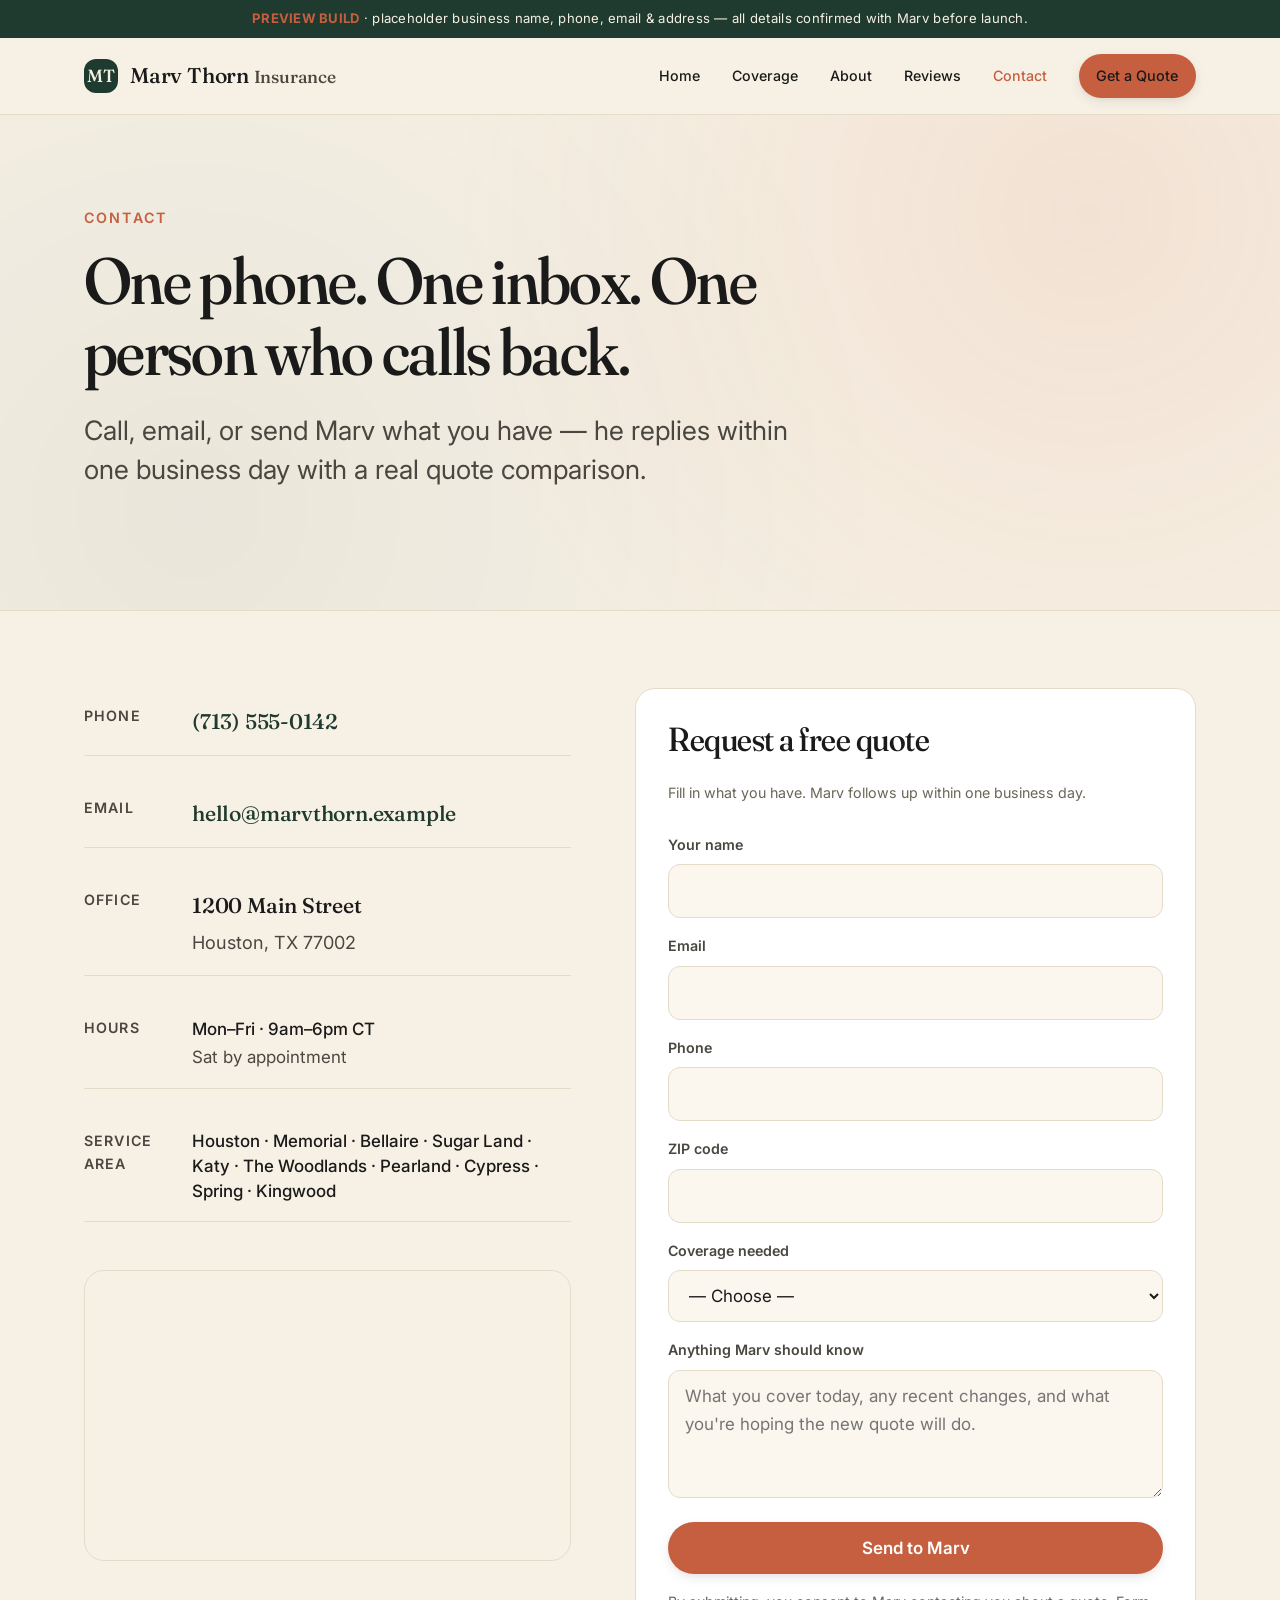
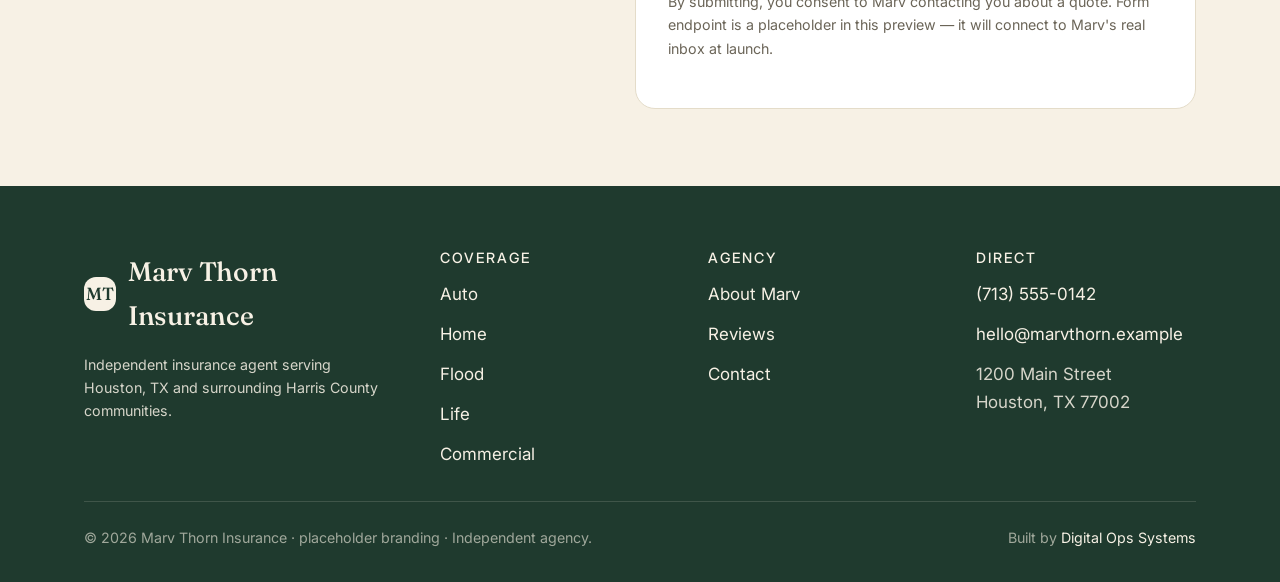
==== contact.html @ a61f02ff "Initial preview build — Website Design Standard v2 Marv Thorn Insurance preview site. Placeholder br" ====
<!doctype html>
<html lang="en">
<head>
<meta charset="utf-8">
<meta name="viewport" content="width=device-width, initial-scale=1, viewport-fit=cover">
<title>Contact Marv Thorn Insurance | Houston, TX — Get a Free Quote</title>
<meta name="description" content="Call, email, or request a free quote from Marv Thorn Insurance in Houston, TX. Same-day response on most quotes. Independent agent, plain-English answers.">
<meta name="theme-color" content="#1F3A2E">
<link rel="canonical" href="https://l3escott.github.io/marv-thorn-preview/contact.html">

<meta property="og:type" content="website">
<meta property="og:title" content="Contact — Marv Thorn Insurance, Houston TX">
<meta property="og:description" content="Call, email, or request a free quote. Independent, Houston-local.">
<meta property="og:url" content="https://l3escott.github.io/marv-thorn-preview/contact.html">
<meta name="twitter:card" content="summary_large_image">

<link rel="preconnect" href="https://fonts.googleapis.com">
<link rel="preconnect" href="https://fonts.gstatic.com" crossorigin>
<link href="https://fonts.googleapis.com/css2?family=Fraunces:opsz,wght@9..144,400;9..144,500;9..144,600&family=Inter:wght@400;500;600;700&display=swap" rel="stylesheet">
<link rel="stylesheet" href="assets/css/tokens.css">
<link rel="stylesheet" href="assets/css/components.css">
<link rel="icon" href="assets/img/logo-mark.svg" type="image/svg+xml">

<script type="application/ld+json">
{"@context":"https://schema.org","@type":"ContactPage","name":"Contact Marv Thorn Insurance","url":"https://l3escott.github.io/marv-thorn-preview/contact.html","about":{"@type":"InsuranceAgency","name":"Marv Thorn Insurance","telephone":"+1-713-555-0142","email":"hello@marvthorn.example","address":{"@type":"PostalAddress","streetAddress":"1200 Main Street","addressLocality":"Houston","addressRegion":"TX","postalCode":"77002","addressCountry":"US"}}}
</script>
</head>
<body>
<a href="#main" class="skip-link">Skip to main content</a>
<div style="background:#1F3A2E;color:#F7F1E5;text-align:center;padding:.5rem 1rem;font-size:.82rem;letter-spacing:.02em;"><strong style="color:#C55F3F">PREVIEW BUILD</strong> · placeholder business name, phone, email &amp; address — all details confirmed with Marv before launch.</div>

<header class="site-header">
  <div class="container">
    <a class="brand" href="index.html" aria-label="Marv Thorn Insurance — Home"><span class="brand-mark">MT</span><span>Marv Thorn <em style="font-style:normal;color:var(--muted-strong);font-size:0.82em;">Insurance</em></span></a>
    <button class="nav-toggle" aria-label="Toggle menu" aria-expanded="false" aria-controls="primary-nav"><span></span></button>
    <nav class="nav" id="primary-nav" aria-label="Primary">
      <a href="index.html">Home</a>
      <a href="services.html">Coverage</a>
      <a href="about.html">About</a>
      <a href="testimonials.html">Reviews</a>
      <a href="contact.html" aria-current="page">Contact</a>
      <a class="btn btn-primary" href="#quote" style="min-height:44px;padding:.55rem 1.1rem;font-size:.9rem;">Get a Quote</a>
    </nav>
  </div>
</header>

<main id="main">

<section class="hero" style="padding-block:clamp(4rem,7vw,6rem);">
  <div class="container">
    <p class="eyebrow">Contact</p>
    <h1 style="font-size:var(--step-6);max-width:20ch;">One phone. One inbox. One person who calls back.</h1>
    <p class="lede">Call, email, or send Marv what you have — he replies within one business day with a real quote comparison.</p>
  </div>
</section>

<section class="section" id="quote">
  <div class="container">
    <div class="contact-grid">
      <div class="contact-block reveal">
        <div class="contact-item"><span class="label">Phone</span><a class="value" href="tel:+17135550142">(713) 555-0142</a></div>
        <div class="contact-item"><span class="label">Email</span><a class="value" href="mailto:hello@marvthorn.example">hello@marvthorn.example</a></div>
        <div class="contact-item"><span class="label">Office</span><span class="value">1200 Main Street<br><span style="font-size:.85em;color:var(--muted-strong);font-family:var(--font-body);font-weight:400;letter-spacing:0;">Houston, TX 77002</span></span></div>
        <div class="contact-item"><span class="label">Hours</span><span class="value" style="font-size:var(--step-0);font-family:var(--font-body);font-weight:500;letter-spacing:0;">Mon–Fri · 9am–6pm CT<br><span style="color:var(--muted-strong);font-weight:400;">Sat by appointment</span></span></div>
        <div class="contact-item"><span class="label">Service area</span><span class="value" style="font-size:var(--step-0);font-family:var(--font-body);font-weight:500;letter-spacing:0;line-height:1.5;">Houston · Memorial · Bellaire · Sugar Land · Katy · The Woodlands · Pearland · Cypress · Spring · Kingwood</span></div>

        <div style="margin-top:var(--sp-5);border-radius:var(--radius-lg);overflow:hidden;border:1px solid var(--hairline);">
          <iframe title="Map — Houston, TX office area" src="https://www.openstreetmap.org/export/embed.html?bbox=-95.398%2C29.749%2C-95.343%2C29.775&amp;layer=mapnik" style="border:0;width:100%;height:280px;" loading="lazy"></iframe>
        </div>
      </div>

      <form class="lead reveal" action="https://formspree.io/f/PLACEHOLDER" method="POST" aria-labelledby="quote-heading">
        <h2 id="quote-heading" style="font-size:var(--step-3);margin:0 0 var(--sp-2);">Request a free quote</h2>
        <p class="form-note" style="margin:0 0 var(--sp-3);">Fill in what you have. Marv follows up within one business day.</p>
        <div class="field"><label for="name">Your name</label><input id="name" name="name" type="text" autocomplete="name" required></div>
        <div class="field"><label for="email">Email</label><input id="email" name="email" type="email" autocomplete="email" required></div>
        <div class="field"><label for="phone">Phone</label><input id="phone" name="phone" type="tel" autocomplete="tel"></div>
        <div class="field"><label for="zip">ZIP code</label><input id="zip" name="zip" type="text" inputmode="numeric" pattern="[0-9]{5}" autocomplete="postal-code"></div>
        <div class="field">
          <label for="line">Coverage needed</label>
          <select id="line" name="line" required>
            <option value="">— Choose —</option>
            <option>Auto</option>
            <option>Home</option>
            <option>Flood</option>
            <option>Life</option>
            <option>Commercial / Business</option>
            <option>Bundle / multi-line</option>
            <option>Other</option>
          </select>
        </div>
        <div class="field"><label for="msg">Anything Marv should know</label><textarea id="msg" name="message" placeholder="What you cover today, any recent changes, and what you're hoping the new quote will do."></textarea></div>
        <button class="btn btn-primary" type="submit" style="margin-top:var(--sp-2);">Send to Marv</button>
        <p class="form-note">By submitting, you consent to Marv contacting you about a quote. Form endpoint is a placeholder in this preview — it will connect to Marv's real inbox at launch.</p>
      </form>
    </div>
  </div>
</section>

</main>

<footer class="site-footer">
  <div class="container">
    <div class="footer-grid">
      <div><div class="footer-brand"><span class="brand-mark">MT</span><span>Marv Thorn Insurance</span></div><p>Independent insurance agent serving Houston, TX and surrounding Harris County communities.</p></div>
      <div><h4>Coverage</h4><ul><li><a href="auto-insurance.html">Auto</a></li><li><a href="home-insurance.html">Home</a></li><li><a href="flood-insurance.html">Flood</a></li><li><a href="life-insurance.html">Life</a></li><li><a href="commercial-insurance.html">Commercial</a></li></ul></div>
      <div><h4>Agency</h4><ul><li><a href="about.html">About Marv</a></li><li><a href="testimonials.html">Reviews</a></li><li><a href="contact.html">Contact</a></li></ul></div>
      <div><h4>Direct</h4><ul><li><a href="tel:+17135550142">(713) 555-0142</a></li><li><a href="mailto:hello@marvthorn.example">hello@marvthorn.example</a></li><li>1200 Main Street<br>Houston, TX 77002</li></ul></div>
    </div>
    <div class="footer-bottom"><span>© <span id="yr">2026</span> Marv Thorn Insurance · placeholder branding · Independent agency.</span><span>Built by <a href="https://digitalopsystems.com">Digital Ops Systems</a></span></div>
  </div>
</footer>
<script>document.getElementById('yr').textContent=new Date().getFullYear();</script>
<script defer src="assets/js/site.js"></script>
</body>
</html>
---- assets/css/tokens.css ----
/*
 * DOPS Design Kit — CLIENT SKIN LAYER
 * -----------------------------------------------------------------------------
 * This is the ONLY file that changes per client. components.css consumes these
 * variables. Swap this file to reskin the entire kit for a new business.
 *
 * Client: Marv Thorn Insurance (Houston, TX) — independent agent
 * Feel:   Warm · local · editorial · human · grounded (NOT corporate blue)
 * Voice:  Your neighbor who knows insurance — not a call-center.
 */

:root {
  /* ---------- Brand color palette ---------- */
  /* Deep forest green: grounded, Southern, trustworthy — not the corporate
     Progressive/Geico blue every big carrier uses. */
  --brand-primary:        #1F3A2E;
  --brand-primary-hover:  #163024;
  --brand-primary-tint:   #2E5142;

  /* Terracotta: Houston brick, warm human accent, single-CTA color. */
  --brand-accent:         #C55F3F;
  --brand-accent-hover:   #A94B2E;

  /* Warm cream — never stark white. Approachable, editorial. */
  --brand-cream:          #F7F1E5;
  --brand-cream-soft:     #FBF7EE;

  /* Ink + neutrals */
  --ink:                  #1A1A1A;
  --ink-soft:             #2C2A26;
  --muted:                #6B6558;
  --muted-strong:         #4A4740;
  --hairline:             #E4DCC9;

  /* Semantic */
  --bg:                   var(--brand-cream);
  --bg-alt:               #FFFFFF;
  --surface:              #FFFFFF;
  --text:                 var(--ink);
  --text-muted:           var(--muted);
  --link:                 var(--brand-primary);
  --link-hover:           var(--brand-accent);

  /* ---------- Typography ---------- */
  /* Fraunces = variable humanist serif, editorial warmth (distinct from the
     endless Inter/Poppins sans-only insurance sites).                          */
  --font-heading: 'Fraunces', 'Iowan Old Style', 'Georgia', serif;
  --font-body:    'Inter', -apple-system, BlinkMacSystemFont, 'Segoe UI', Roboto, sans-serif;

  /* Type scale — mobile-first, scales up via clamp() */
  --step--1: clamp(0.83rem, 0.80rem + 0.15vw, 0.89rem);
  --step-0:  clamp(1.00rem, 0.97rem + 0.15vw, 1.06rem);
  --step-1:  clamp(1.19rem, 1.13rem + 0.30vw, 1.33rem);
  --step-2:  clamp(1.41rem, 1.30rem + 0.55vw, 1.67rem);
  --step-3:  clamp(1.65rem, 1.48rem + 0.85vw, 2.09rem);
  --step-4:  clamp(1.95rem, 1.68rem + 1.35vw, 2.62rem);
  --step-5:  clamp(2.30rem, 1.85rem + 2.25vw, 3.28rem);
  --step-6:  clamp(2.72rem, 2.00rem + 3.60vw, 4.10rem);  /* hero H1 desktop hits ~66px */
  --step-7:  clamp(3.20rem, 2.05rem + 5.75vw, 5.12rem);  /* xl hero — over 72px */

  --leading-tight: 1.08;
  --leading-snug:  1.22;
  --leading-body:  1.65;

  /* ---------- Space & radii ---------- */
  --sp-1: 0.25rem;
  --sp-2: 0.5rem;
  --sp-3: 0.75rem;
  --sp-4: 1rem;
  --sp-5: 1.5rem;
  --sp-6: 2rem;
  --sp-7: 3rem;
  --sp-8: 4rem;
  --sp-9: 6rem;
  --sp-10: 8rem;

  --radius-sm: 6px;
  --radius-md: 12px;
  --radius-lg: 20px;
  --radius-pill: 999px;

  /* ---------- Shadows ---------- */
  --shadow-sm: 0 1px 2px rgba(26,26,26,0.06), 0 1px 3px rgba(26,26,26,0.04);
  --shadow-md: 0 4px 12px rgba(26,26,26,0.08), 0 2px 4px rgba(26,26,26,0.04);
  --shadow-lg: 0 12px 32px rgba(26,26,26,0.10), 0 4px 8px rgba(26,26,26,0.04);

  /* ---------- Motion ---------- */
  --ease: cubic-bezier(0.2, 0.7, 0.2, 1);
  --dur-fast: 160ms;
  --dur:      240ms;
}
---- assets/css/components.css ----
/*
 * DOPS Design Kit — SHARED COMPONENT LAYER
 * -----------------------------------------------------------------------------
 * This file does NOT change per client. It consumes tokens.css variables so
 * a new palette / type pairing reskins every component automatically.
 * Loaded AFTER tokens.css.
 */

/* ---------- Reset ---------- */
*, *::before, *::after { box-sizing: border-box; }
html { -webkit-text-size-adjust: 100%; scroll-behavior: smooth; }
body {
  margin: 0;
  font-family: var(--font-body);
  font-size: var(--step-0);
  line-height: var(--leading-body);
  color: var(--text);
  background: var(--bg);
  -webkit-font-smoothing: antialiased;
  text-rendering: optimizeLegibility;
}
img, svg, video { display: block; max-width: 100%; height: auto; }
a { color: var(--link); text-decoration: none; transition: color var(--dur-fast) var(--ease); }
a:hover, a:focus-visible { color: var(--link-hover); }
:focus-visible { outline: 3px solid var(--brand-accent); outline-offset: 3px; border-radius: 4px; }

/* ---------- Typography ---------- */
h1, h2, h3, h4 {
  font-family: var(--font-heading);
  font-weight: 500;
  line-height: var(--leading-tight);
  letter-spacing: -0.015em;
  margin: 0 0 var(--sp-4);
  color: var(--ink);
  font-variation-settings: "SOFT" 40, "opsz" 96;
}
h1 { font-size: var(--step-6); font-weight: 500; letter-spacing: -0.025em; }
h2 { font-size: var(--step-4); }
h3 { font-size: var(--step-2); font-weight: 500; }
h4 { font-size: var(--step-1); font-weight: 500; }
p  { margin: 0 0 var(--sp-4); max-width: 62ch; }
.lede { font-size: var(--step-1); color: var(--muted-strong); line-height: 1.45; max-width: 60ch; }
.eyebrow {
  display: inline-block;
  font-family: var(--font-body);
  font-size: var(--step--1);
  font-weight: 600;
  letter-spacing: 0.15em;
  text-transform: uppercase;
  color: var(--brand-accent);
  margin-bottom: var(--sp-4);
}

/* ---------- Layout primitives ---------- */
.container { width: 100%; max-width: 1160px; margin-inline: auto; padding-inline: var(--sp-5); }
.container-narrow { max-width: 780px; margin-inline: auto; padding-inline: var(--sp-5); }
.section { padding-block: clamp(var(--sp-8), 6vw, var(--sp-10)); }
.section-tight { padding-block: clamp(var(--sp-7), 4vw, var(--sp-8)); }
.bg-cream    { background: var(--brand-cream); }
.bg-white    { background: #ffffff; }
.bg-primary  { background: var(--brand-primary); color: var(--brand-cream); }
.bg-primary h2, .bg-primary h3 { color: var(--brand-cream); }
.bg-primary p  { color: rgba(247,241,229,0.85); }

/* ---------- Header + Nav ---------- */
.site-header {
  position: sticky; top: 0; z-index: 40;
  background: rgba(247,241,229,0.92);
  backdrop-filter: saturate(140%) blur(10px);
  -webkit-backdrop-filter: saturate(140%) blur(10px);
  border-bottom: 1px solid var(--hairline);
}
.site-header .container { display: flex; align-items: center; justify-content: space-between; padding-block: var(--sp-4); gap: var(--sp-5); }
.brand {
  display: flex; align-items: center; gap: var(--sp-3);
  font-family: var(--font-heading);
  font-size: var(--step-1);
  font-weight: 500;
  color: var(--ink);
  letter-spacing: -0.01em;
}
.brand-mark {
  width: 34px; height: 34px;
  display: grid; place-items: center;
  background: var(--brand-primary);
  color: var(--brand-cream);
  font-family: var(--font-heading);
  font-weight: 500;
  font-size: 1.1rem;
  border-radius: var(--radius-md);
  letter-spacing: 0;
}
.nav { display: flex; gap: var(--sp-6); align-items: center; }
.nav a { color: var(--ink); font-size: var(--step--1); font-weight: 500; }
.nav a[aria-current="page"] { color: var(--brand-accent); }
.nav-toggle { display: none; }

@media (max-width: 820px) {
  .nav-toggle {
    display: inline-flex;
    min-width: 44px; min-height: 44px;
    align-items: center; justify-content: center;
    background: transparent; border: 0; padding: 0;
    color: var(--ink);
    cursor: pointer;
  }
  .nav-toggle span { width: 22px; height: 2px; background: currentColor; position: relative; }
  .nav-toggle span::before, .nav-toggle span::after { content: ""; position: absolute; left: 0; right: 0; height: 2px; background: currentColor; }
  .nav-toggle span::before { top: -7px; }
  .nav-toggle span::after  { top: 7px; }
  .nav {
    display: none;
    position: absolute; inset: 100% 0 auto 0;
    flex-direction: column; align-items: stretch; gap: 0;
    padding: var(--sp-4);
    background: var(--brand-cream);
    border-bottom: 1px solid var(--hairline);
  }
  .nav a { padding: var(--sp-4); min-height: 44px; display: flex; align-items: center; border-bottom: 1px solid var(--hairline); }
  .nav a:last-child { border-bottom: 0; }
  .nav.open { display: flex; }
}

/* ---------- Buttons ---------- */
.btn {
  display: inline-flex;
  align-items: center; justify-content: center;
  gap: var(--sp-2);
  min-height: 52px;
  padding: var(--sp-3) var(--sp-6);
  border-radius: var(--radius-pill);
  font-family: var(--font-body);
  font-weight: 600;
  font-size: var(--step-0);
  text-decoration: none;
  transition: transform var(--dur-fast) var(--ease), background var(--dur-fast) var(--ease), color var(--dur-fast) var(--ease), box-shadow var(--dur-fast) var(--ease);
  cursor: pointer;
  border: 0;
}
.btn:focus-visible { outline-offset: 4px; }
.btn:active { transform: translateY(1px); }
.btn-primary {
  background: var(--brand-accent);
  color: #fff;
  box-shadow: var(--shadow-md);
}
.btn-primary:hover, .btn-primary:focus-visible { background: var(--brand-accent-hover); color: #fff; box-shadow: var(--shadow-lg); }
.btn-secondary {
  background: transparent;
  color: var(--brand-primary);
  border: 1.5px solid var(--brand-primary);
}
.btn-secondary:hover, .btn-secondary:focus-visible { background: var(--brand-primary); color: var(--brand-cream); }
.btn-ghost {
  background: transparent; color: var(--brand-cream);
  border: 1.5px solid rgba(247,241,229,0.5);
  min-height: 48px; padding: var(--sp-2) var(--sp-5);
}
.btn-ghost:hover { background: rgba(247,241,229,0.1); color: var(--brand-cream); border-color: var(--brand-cream); }

/* ---------- HERO ---------- */
.hero {
  padding-block: clamp(var(--sp-8), 8vw, var(--sp-10));
  background:
    radial-gradient(circle at 85% 20%, rgba(197,95,63,0.10), transparent 55%),
    radial-gradient(circle at 15% 80%, rgba(31,58,46,0.06), transparent 60%),
    var(--brand-cream);
  border-bottom: 1px solid var(--hairline);
}
.hero h1 {
  font-size: var(--step-7);
  max-width: 16ch;
  margin-bottom: var(--sp-5);
}
.hero .lede { max-width: 42ch; margin-bottom: var(--sp-6); font-size: var(--step-2); }
.hero-actions { display: flex; flex-wrap: wrap; gap: var(--sp-4); }
.hero-meta {
  margin-top: var(--sp-6);
  display: flex; flex-wrap: wrap; gap: var(--sp-5);
  font-size: var(--step--1);
  color: var(--muted-strong);
}
.hero-meta strong { color: var(--ink); font-weight: 600; }

/* ---------- Trust strip ---------- */
.trust-strip {
  padding-block: var(--sp-6);
  border-bottom: 1px solid var(--hairline);
  background: var(--bg-alt);
}
.trust-strip .container {
  display: grid; grid-template-columns: repeat(4, 1fr);
  gap: var(--sp-5); align-items: center;
}
.trust-item { display: flex; flex-direction: column; gap: var(--sp-1); font-size: var(--step--1); color: var(--muted-strong); }
.trust-item strong { color: var(--ink); font-family: var(--font-heading); font-size: var(--step-1); font-weight: 500; letter-spacing: -0.01em; }
@media (max-width: 720px) {
  .trust-strip .container { grid-template-columns: repeat(2, 1fr); gap: var(--sp-4); }
}

/* ---------- Card ---------- */
.card {
  background: var(--surface);
  border-radius: var(--radius-lg);
  padding: var(--sp-6);
  border: 1px solid var(--hairline);
  transition: transform var(--dur) var(--ease), box-shadow var(--dur) var(--ease), border-color var(--dur) var(--ease);
  display: flex; flex-direction: column; gap: var(--sp-3);
}
.card:hover { transform: translateY(-3px); box-shadow: var(--shadow-md); border-color: rgba(31,58,46,0.25); }
.card h3 { margin: 0; }
.card p  { margin: 0; color: var(--muted-strong); }
.card .card-icon {
  width: 44px; height: 44px;
  border-radius: var(--radius-md);
  background: rgba(197,95,63,0.10);
  color: var(--brand-accent);
  display: grid; place-items: center;
  margin-bottom: var(--sp-2);
}
.card a.card-link {
  margin-top: auto;
  font-weight: 600;
  font-size: var(--step--1);
  color: var(--brand-primary);
  display: inline-flex; align-items: center; gap: var(--sp-2);
}
.card a.card-link::after { content: "→"; transition: transform var(--dur-fast) var(--ease); }
.card a.card-link:hover::after { transform: translateX(3px); }

.grid-3 { display: grid; grid-template-columns: repeat(3, 1fr); gap: var(--sp-5); }
.grid-2 { display: grid; grid-template-columns: repeat(2, 1fr); gap: var(--sp-5); }
@media (max-width: 900px) { .grid-3 { grid-template-columns: repeat(2, 1fr); } }
@media (max-width: 640px) { .grid-3, .grid-2 { grid-template-columns: 1fr; } }

/* ---------- Section headers ---------- */
.section-head { max-width: 780px; margin-bottom: var(--sp-7); }
.section-head h2 { margin-bottom: var(--sp-3); }
.section-head p  { color: var(--muted-strong); font-size: var(--step-1); }

/* ---------- Local strip (Houston callout) ---------- */
.local-strip {
  display: grid; grid-template-columns: 1.1fr 1fr;
  gap: var(--sp-8);
  align-items: center;
}
.local-strip .skyline {
  border-radius: var(--radius-lg);
  overflow: hidden;
  border: 1px solid var(--hairline);
  background: var(--brand-cream-soft);
  aspect-ratio: 5/3;
  display: grid; place-items: end center;
  padding: var(--sp-4);
}
.local-strip svg { width: 100%; height: auto; }
@media (max-width: 820px) {
  .local-strip { grid-template-columns: 1fr; }
}

/* ---------- Testimonial (or placeholder) ---------- */
.review-grid { display: grid; grid-template-columns: repeat(3, 1fr); gap: var(--sp-5); }
@media (max-width: 900px) { .review-grid { grid-template-columns: 1fr; } }
.review {
  background: var(--surface);
  border-radius: var(--radius-lg);
  padding: var(--sp-6);
  border: 1px solid var(--hairline);
  display: flex; flex-direction: column; gap: var(--sp-4);
}
.review-stars { color: var(--brand-accent); letter-spacing: 3px; font-size: var(--step-0); }
.review-quote {
  font-family: var(--font-heading);
  font-size: var(--step-2);
  line-height: 1.35;
  color: var(--ink);
  margin: 0;
  letter-spacing: -0.01em;
}
.review-attr { font-size: var(--step--1); color: var(--muted-strong); }
.review-attr strong { color: var(--ink); }
.review-placeholder {
  border: 2px dashed var(--hairline);
  background: transparent;
  color: var(--muted);
  display: flex; flex-direction: column; align-items: center; gap: var(--sp-2);
  min-height: 180px; justify-content: center;
  text-align: center;
}
.review-placeholder strong { color: var(--muted-strong); font-family: var(--font-heading); font-size: var(--step-1); font-weight: 500; }

/* ---------- Contact / lead form ---------- */
.contact-grid { display: grid; grid-template-columns: 1fr 1.15fr; gap: var(--sp-8); }
@media (max-width: 900px) { .contact-grid { grid-template-columns: 1fr; } }

.contact-block { display: flex; flex-direction: column; gap: var(--sp-5); }
.contact-item {
  display: flex; gap: var(--sp-4);
  padding: var(--sp-4) 0;
  border-bottom: 1px solid var(--hairline);
}
.contact-item:last-child { border-bottom: 0; }
.contact-item .label { font-size: var(--step--1); font-weight: 600; color: var(--muted-strong); text-transform: uppercase; letter-spacing: 0.08em; min-width: 92px; }
.contact-item .value { color: var(--ink); font-size: var(--step-1); font-family: var(--font-heading); font-weight: 500; letter-spacing: -0.01em; }
.contact-item a.value { color: var(--brand-primary); }
.contact-item a.value:hover { color: var(--brand-accent); }

form.lead {
  background: var(--surface);
  border: 1px solid var(--hairline);
  border-radius: var(--radius-lg);
  padding: var(--sp-6);
  display: flex; flex-direction: column; gap: var(--sp-4);
}
.field { display: flex; flex-direction: column; gap: var(--sp-2); }
.field label { font-size: var(--step--1); font-weight: 600; color: var(--muted-strong); }
.field input, .field textarea, .field select {
  min-height: 52px;
  padding: var(--sp-3) var(--sp-4);
  font: inherit;
  color: var(--ink);
  background: var(--brand-cream-soft);
  border: 1.5px solid var(--hairline);
  border-radius: var(--radius-md);
  transition: border-color var(--dur-fast) var(--ease), background var(--dur-fast) var(--ease);
}
.field textarea { min-height: 128px; resize: vertical; }
.field input:focus, .field textarea:focus, .field select:focus {
  border-color: var(--brand-primary); background: #fff; outline: none;
}
.form-note { font-size: var(--step--1); color: var(--muted); }

/* ---------- CTA banner ---------- */
.cta-banner {
  border-radius: var(--radius-lg);
  padding: clamp(var(--sp-7), 5vw, var(--sp-8));
  background:
    radial-gradient(circle at 85% 20%, rgba(197,95,63,0.20), transparent 55%),
    var(--brand-primary);
  color: var(--brand-cream);
  display: grid; grid-template-columns: 1.4fr 1fr; align-items: center; gap: var(--sp-6);
}
.cta-banner h2 { color: var(--brand-cream); margin: 0 0 var(--sp-3); font-size: var(--step-4); }
.cta-banner p  { color: rgba(247,241,229,0.85); margin: 0; }
.cta-banner .cta-actions { display: flex; flex-wrap: wrap; gap: var(--sp-4); justify-content: flex-end; }
@media (max-width: 820px) {
  .cta-banner { grid-template-columns: 1fr; }
  .cta-banner .cta-actions { justify-content: flex-start; }
}

/* ---------- Footer ---------- */
.site-footer {
  background: var(--brand-primary);
  color: rgba(247,241,229,0.85);
  padding-block: var(--sp-8) var(--sp-6);
}
.site-footer a { color: var(--brand-cream); }
.site-footer a:hover { color: var(--brand-accent); }
.footer-grid {
  display: grid; grid-template-columns: 1.4fr 1fr 1fr 1fr; gap: var(--sp-7);
  padding-bottom: var(--sp-6);
  border-bottom: 1px solid rgba(247,241,229,0.15);
}
.footer-grid h4 { color: var(--brand-cream); font-size: var(--step--1); font-family: var(--font-body); text-transform: uppercase; letter-spacing: 0.14em; margin-bottom: var(--sp-4); }
.footer-grid ul { list-style: none; padding: 0; margin: 0; display: flex; flex-direction: column; gap: var(--sp-3); }
.footer-grid p { color: rgba(247,241,229,0.85); font-size: var(--step--1); line-height: 1.6; }
.footer-brand { display: flex; align-items: center; gap: var(--sp-3); font-family: var(--font-heading); font-size: var(--step-2); font-weight: 500; color: var(--brand-cream); margin-bottom: var(--sp-4); letter-spacing: -0.01em; }
.footer-brand .brand-mark { background: var(--brand-cream); color: var(--brand-primary); }
.footer-bottom {
  padding-top: var(--sp-5);
  display: flex; justify-content: space-between; flex-wrap: wrap; gap: var(--sp-4);
  font-size: var(--step--1); color: rgba(247,241,229,0.6);
}
@media (max-width: 820px) {
  .footer-grid { grid-template-columns: 1fr 1fr; }
}
@media (max-width: 520px) {
  .footer-grid { grid-template-columns: 1fr; }
}

/* ---------- Utility ---------- */
.stack-lg > * + * { margin-top: var(--sp-6); }
.stack-md > * + * { margin-top: var(--sp-4); }
.text-muted { color: var(--muted-strong); }
.center-text { text-align: center; }
.sr-only {
  position: absolute; width: 1px; height: 1px; padding: 0; margin: -1px; overflow: hidden;
  clip: rect(0,0,0,0); white-space: nowrap; border: 0;
}
.skip-link {
  position: absolute; left: 0; top: -100px;
  background: var(--brand-primary); color: var(--brand-cream);
  padding: var(--sp-3) var(--sp-4); z-index: 100;
}
.skip-link:focus { top: 0; }

/* ---------- Motion respect ---------- */
@media (prefers-reduced-motion: reduce) {
  *, *::before, *::after { animation-duration: 0.001ms !important; transition-duration: 0.001ms !important; scroll-behavior: auto !important; }
}

/* ---------- Subtle scroll-triggered reveal (respects reduced-motion) ---------- */
.reveal { opacity: 0; transform: translateY(12px); transition: opacity 500ms var(--ease), transform 500ms var(--ease); }
.reveal.in { opacity: 1; transform: none; }
@media (prefers-reduced-motion: reduce) { .reveal { opacity: 1; transform: none; } }
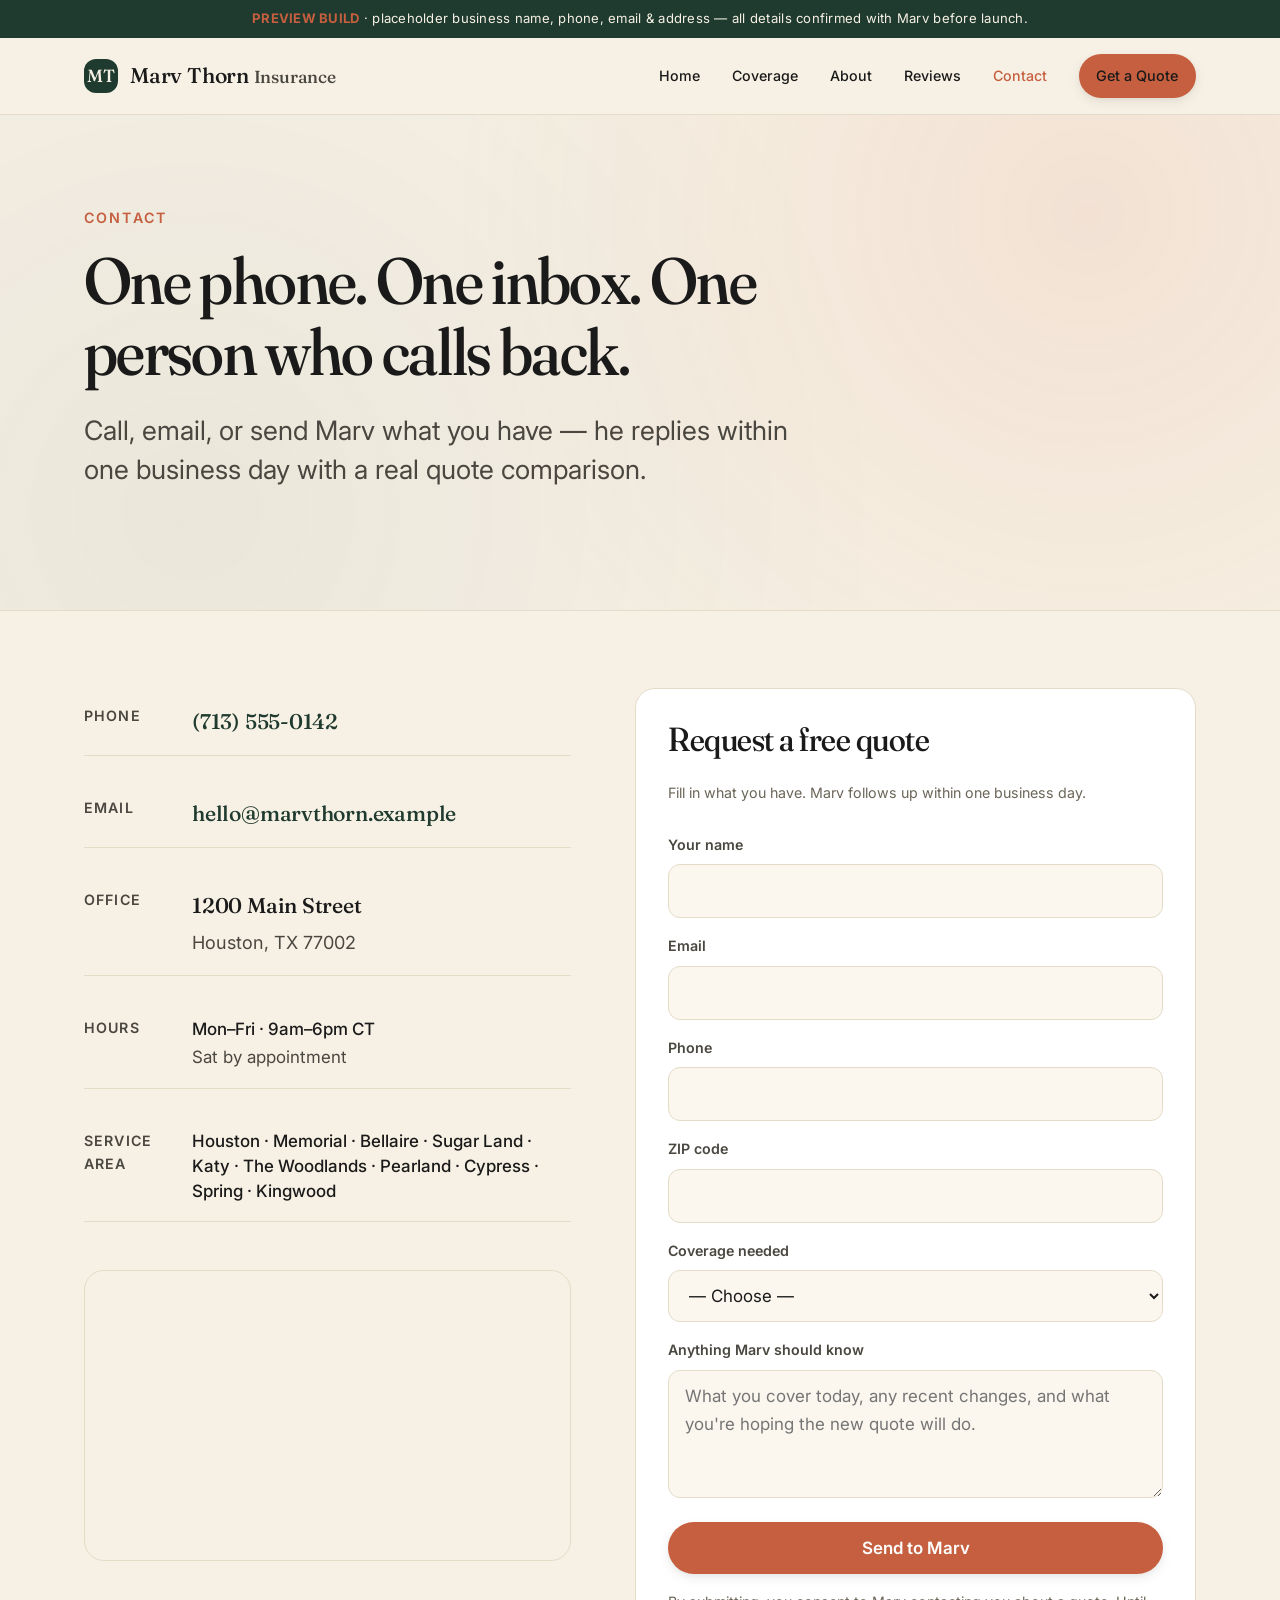
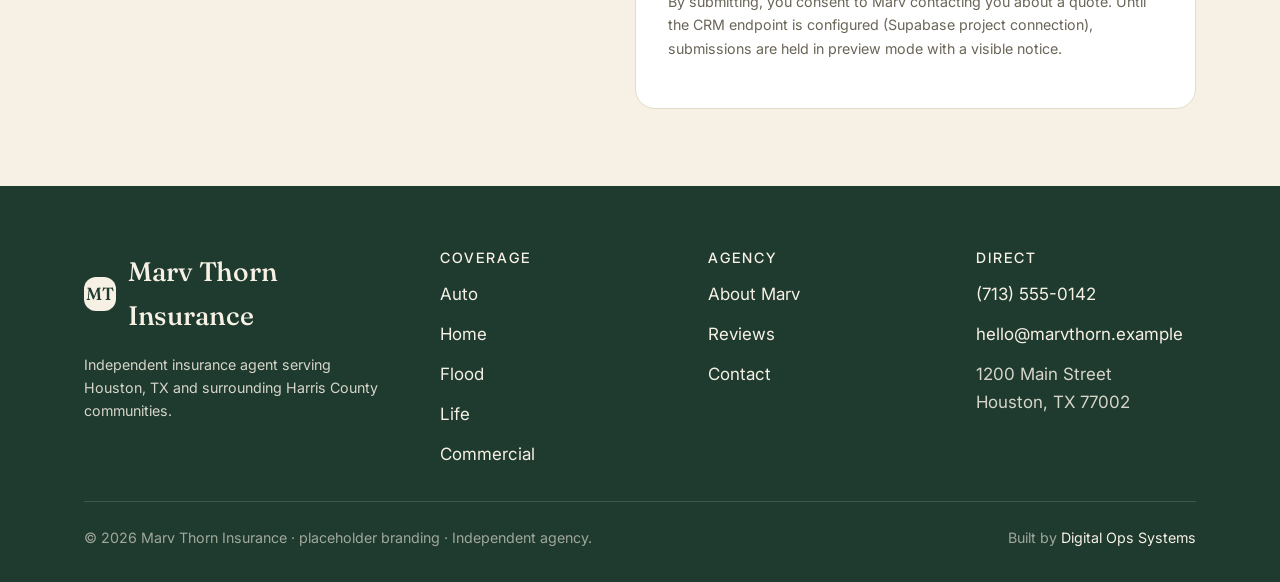
==== commit ce8e0ed1: "Wire contact form to Supabase lead-intake Edge Function - assets/js/config.js  runtime config (LEAD_" ====
--- a/contact.html
+++ b/contact.html
@@ -69,7 +69,7 @@
         </div>
       </div>
 
-      <form class="lead reveal" action="https://formspree.io/f/PLACEHOLDER" method="POST" aria-labelledby="quote-heading">
+      <form class="lead reveal" method="POST" aria-labelledby="quote-heading">
         <h2 id="quote-heading" style="font-size:var(--step-3);margin:0 0 var(--sp-2);">Request a free quote</h2>
         <p class="form-note" style="margin:0 0 var(--sp-3);">Fill in what you have. Marv follows up within one business day.</p>
         <div class="field"><label for="name">Your name</label><input id="name" name="name" type="text" autocomplete="name" required></div>
@@ -91,7 +91,7 @@
         </div>
         <div class="field"><label for="msg">Anything Marv should know</label><textarea id="msg" name="message" placeholder="What you cover today, any recent changes, and what you're hoping the new quote will do."></textarea></div>
         <button class="btn btn-primary" type="submit" style="margin-top:var(--sp-2);">Send to Marv</button>
-        <p class="form-note">By submitting, you consent to Marv contacting you about a quote. Form endpoint is a placeholder in this preview — it will connect to Marv's real inbox at launch.</p>
+        <p class="form-note">By submitting, you consent to Marv contacting you about a quote. Until the CRM endpoint is configured (Supabase project connection), submissions are held in preview mode with a visible notice.</p>
       </form>
     </div>
   </div>
@@ -111,6 +111,8 @@
   </div>
 </footer>
 <script>document.getElementById('yr').textContent=new Date().getFullYear();</script>
+<script src="assets/js/config.js"></script>
 <script defer src="assets/js/site.js"></script>
+<script defer src="assets/js/lead-form.js"></script>
 </body>
 </html>
